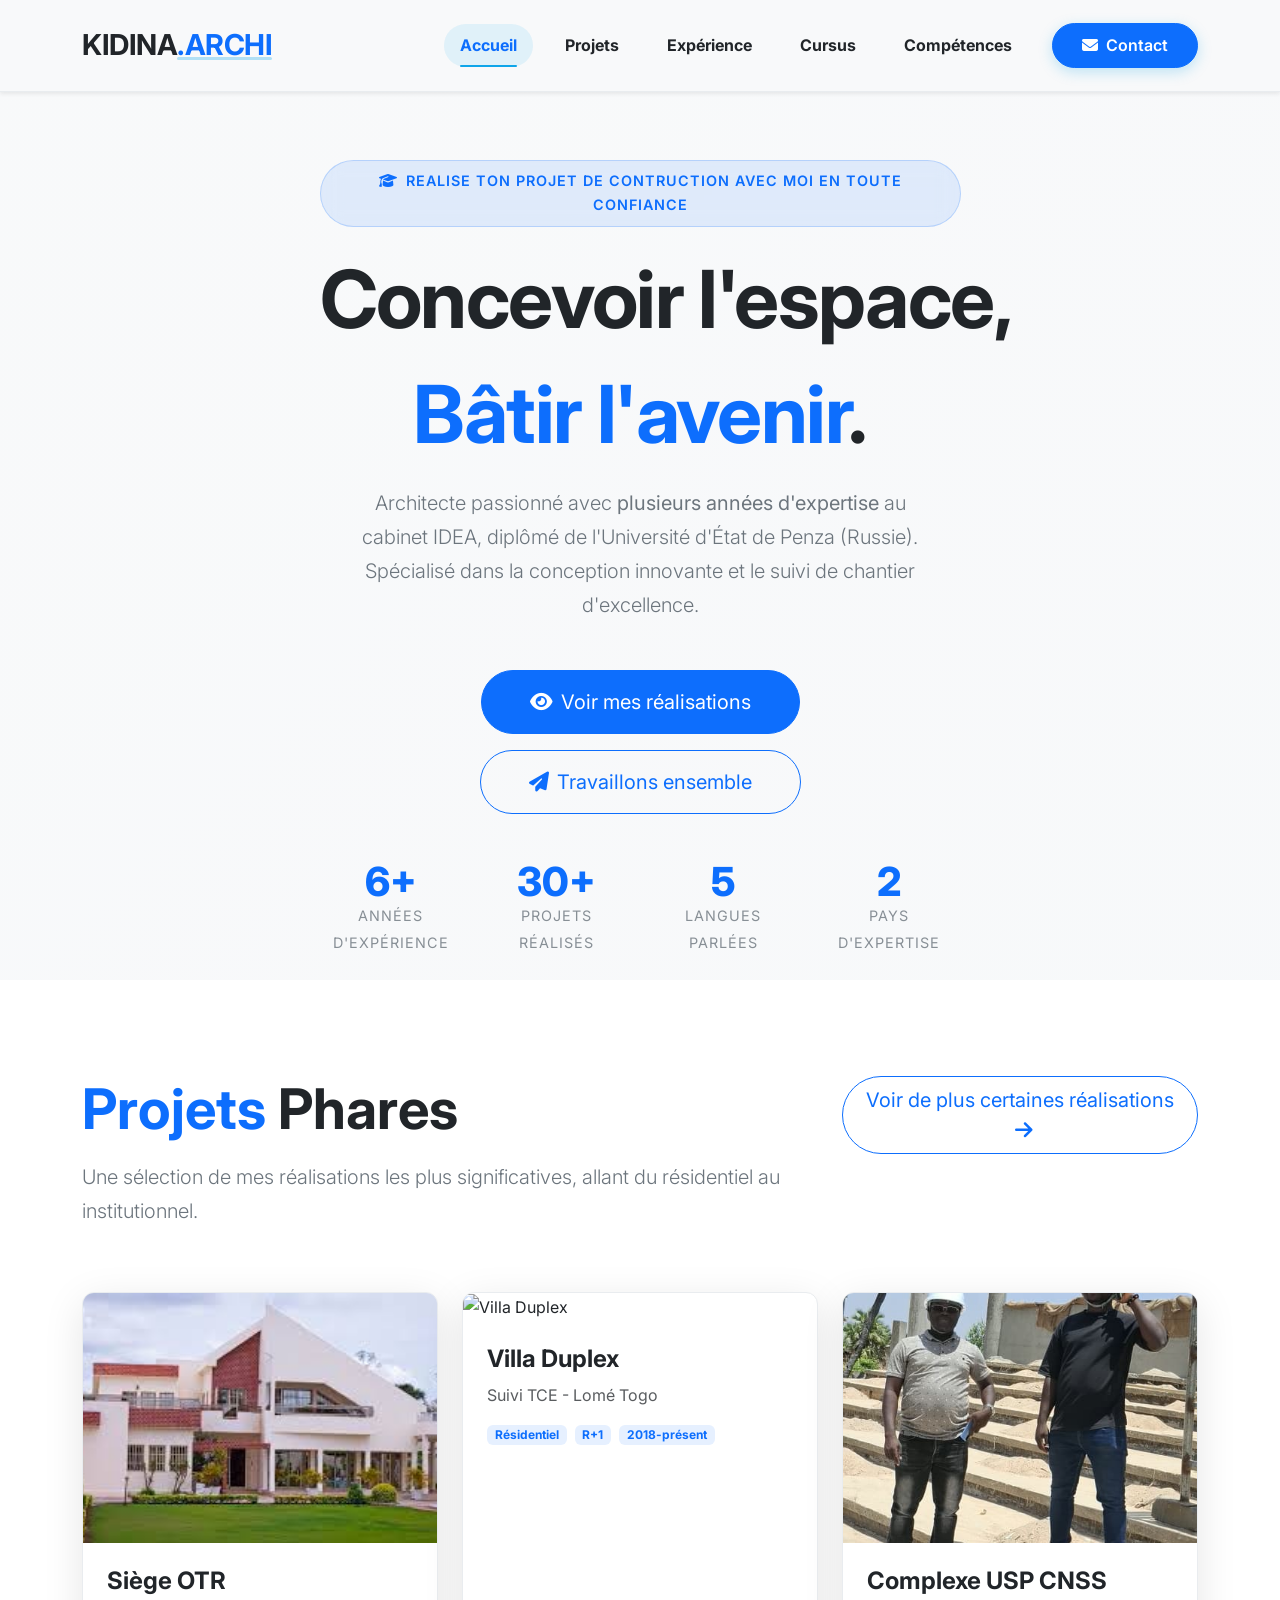
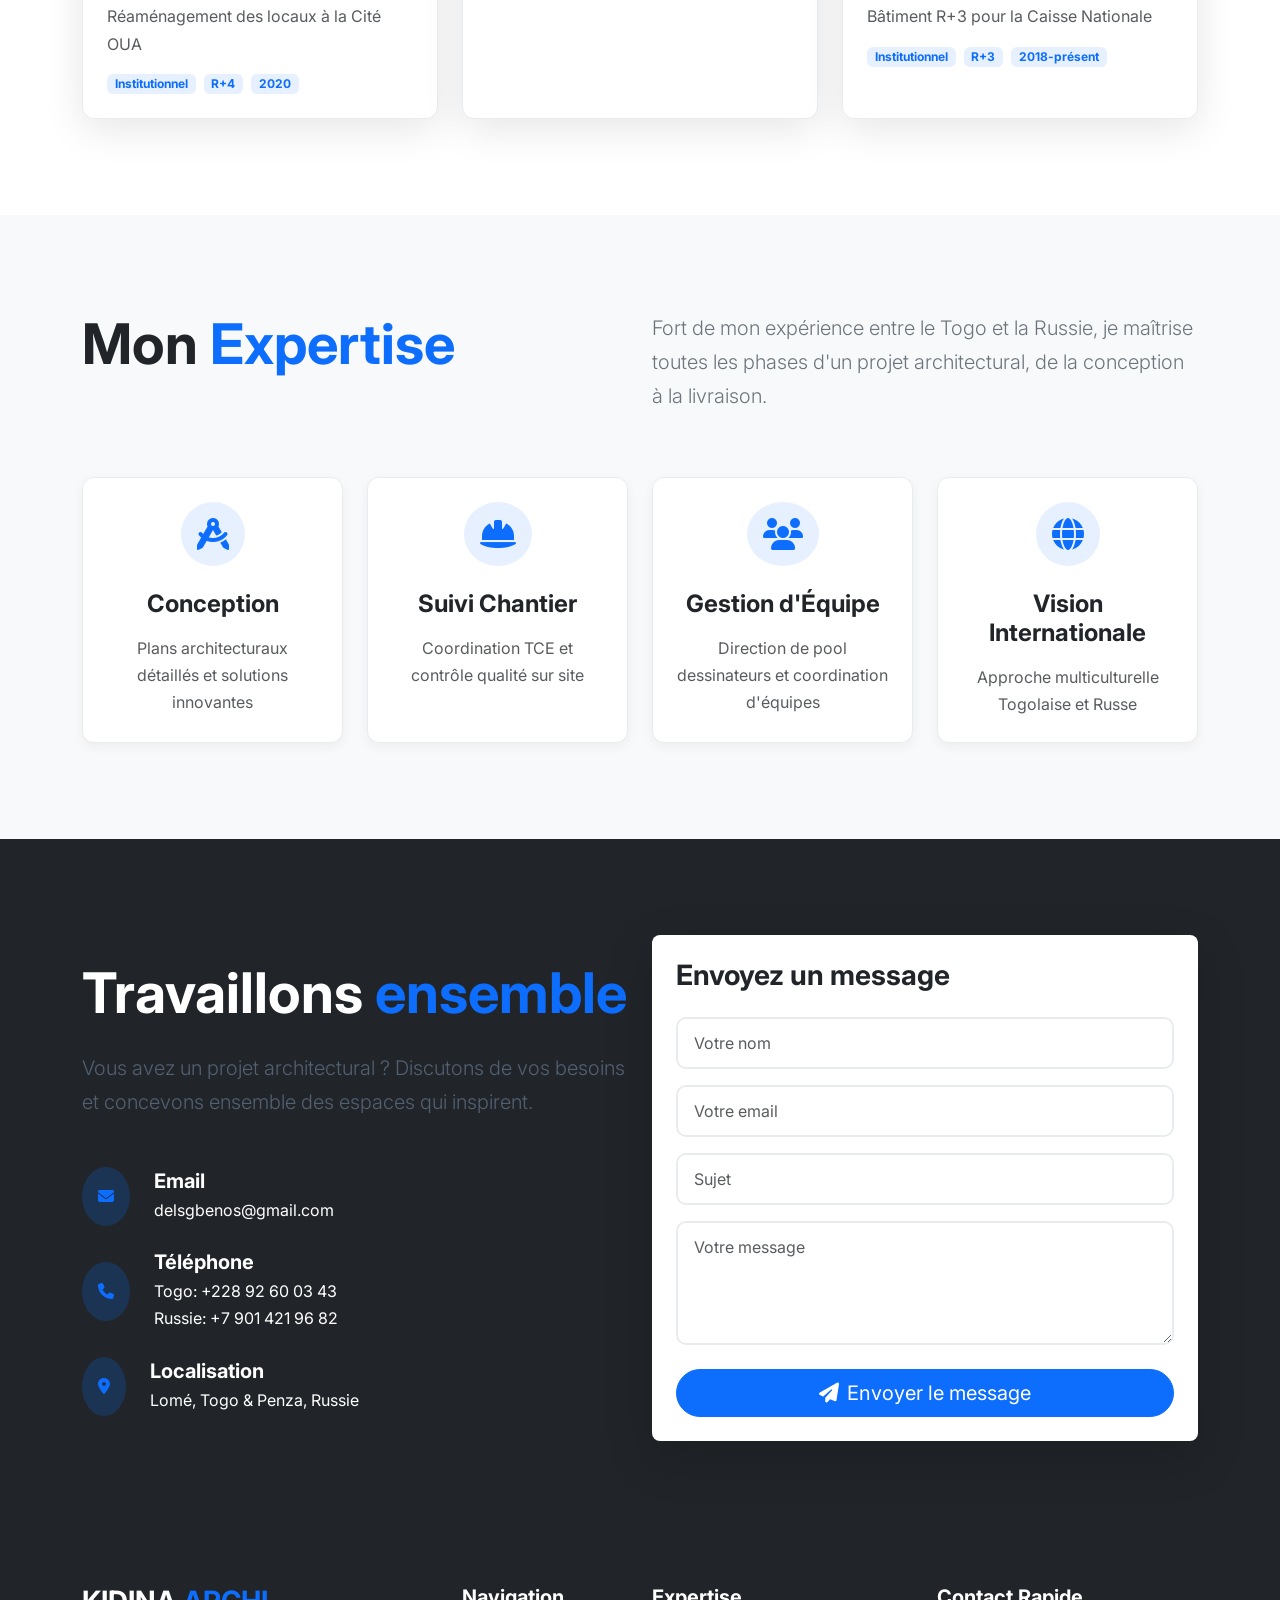
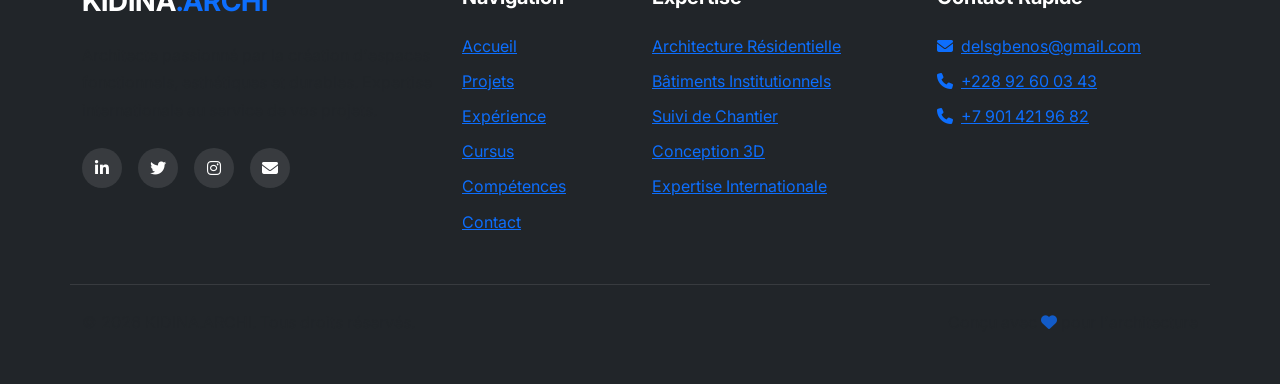
==== index.html @ 82afd240 "Premier commit" ====
<!DOCTYPE html>
<html lang="fr">
<head>
    <meta charset="UTF-8">
    <meta name="viewport" content="width=device-width, initial-scale=1.0">
    <title>KIDINA.ARCHI | Architecte & Concepteur</title>
    
    <!-- Meta SEO -->
    <meta name="description" content="Kodjo KIDINA - Architecte diplômé en Russie, plusieurs années d'expérience au cabinet IDEA. Spécialisé en conception architecturale, suivi de chantier et gestion de projet.">
    <meta name="keywords" content="architecte, Togo, Russie, conception, chantier, portfolio, IDEA">
    <meta name="author" content="Kodjo KIDINA">
    
    <!-- Open Graph -->
    <meta property="og:title" content="KIDINA.ARCHI | Portfolio Professionnel">
    <meta property="og:description" content="Architecte diplômé avec expertise internationale">
    <meta property="og:type" content="website">
    <meta property="og:url" content="https://kidina-archi.com">
    
    <!-- Favicon -->
    <link rel="icon" type="image/svg+xml" href="data:image/svg+xml,<svg xmlns=%22http://www.w3.org/2000/svg%22 viewBox=%220 0 100 100%22><text y=%22.9em%22 font-size=%2290%22>🏗️</text></svg>">
    
    <!-- Bootstrap -->
    <link href="https://cdn.jsdelivr.net/npm/bootstrap@5.3.0/dist/css/bootstrap.min.css" rel="stylesheet">
    
    <!-- Font Awesome -->
    <link rel="stylesheet" href="https://cdnjs.cloudflare.com/ajax/libs/font-awesome/6.4.0/css/all.min.css">
    
    <!-- Google Fonts -->
    <link rel="preconnect" href="https://fonts.googleapis.com">
    <link rel="preconnect" href="https://fonts.gstatic.com" crossorigin>
    <link href="https://fonts.googleapis.com/css2?family=Inter:wght@300;400;500;600;700;800;900&display=swap" rel="stylesheet">
    
    <!-- Styles -->
    <link rel="stylesheet" href="style.css">
    
    <!-- Style spécifique pour la nouvelle palette -->
    <style>
        :root {
            --dominant: #f8f9fa;
            --secondary: #212529;
            --accent: #0d6efd;
            --accent-hover: #0b5ed7;
            --gray-light: #e9ecef;
            --gray-medium: #6c757d;
        }
        
        body {
            background-color: var(--dominant);
            color: var(--secondary);
            font-family: 'Inter', sans-serif;
        }
        
        .navbar {
            background-color: var(--dominant) !important;
            border-bottom: 1px solid var(--gray-light);
            backdrop-filter: blur(10px);
        }
        
        .navbar-brand, .nav-link {
            color: var(--secondary) !important;
        }
        
        .nav-link.active {
            color: var(--accent) !important;
            font-weight: 600;
        }
        
        .btn-primary {
            background-color: var(--accent);
            border-color: var(--accent);
        }
        
        .btn-primary:hover {
            background-color: var(--accent-hover);
            border-color: var(--accent-hover);
        }
        
        .btn-outline-primary {
            color: var(--accent);
            border-color: var(--accent);
        }
        
        .btn-outline-primary:hover {
            background-color: var(--accent);
            border-color: var(--accent);
            color: white;
        }
        
        .text-primary {
            color: var(--accent) !important;
        }
        
        .border-primary {
            border-color: var(--accent) !important;
        }
        
        /* HERO SECTION AVEC IMAGE EN ARRIÈRE-PLAN */
        .hero-section {
            min-height: 100vh;
            display: flex;
            align-items: center;
            position: relative;
            overflow: hidden;
            padding-top: 80px;
        }
        
        .hero-background {
            position: absolute;
            top: 0;
            left: 0;
            right: 0;
            bottom: 0;
            background-image: url('https://images.unsplash.com/photo-1487958449943-2429e8be8625?ixlib=rb-4.0.3&auto=format&fit=crop&w=1920&q=80');
            background-size: cover;
            background-position: center;
            background-attachment: fixed;
            z-index: 0;
        }
        
        .hero-background::before {
            content: '';
            position: absolute;
            top: 0;
            left: 0;
            right: 0;
            bottom: 0;
            background: linear-gradient(135deg, 
                rgba(248, 249, 250, 0.95) 0%, 
                rgba(248, 249, 250, 0.85) 50%, 
                rgba(248, 249, 250, 0.75) 100%);
            z-index: 1;
        }
        
        .hero-content {
            position: relative;
            z-index: 2;
            width: 100%;
        }
        
        .hero-badge {
            background-color: rgba(13, 110, 253, 0.1);
            color: var(--accent);
            border: 1px solid rgba(13, 110, 253, 0.2);
            display: inline-block;
            padding: 0.5rem 1.5rem;
            border-radius: 50px;
            font-size: 0.9rem;
            font-weight: 600;
            margin-bottom: 2rem;
        }
        
        .text-outline {
            color: transparent;
            -webkit-text-stroke: 2px var(--secondary);
            -webkit-text-stroke: 2px var(--secondary);
        }
        
        .card-modern {
            background: white;
            border: 1px solid var(--gray-light);
            box-shadow: 0 4px 12px rgba(0,0,0,0.05);
            transition: transform 0.3s ease, box-shadow 0.3s ease;
            border-radius: 12px;
        }
        
        .card-modern:hover {
            transform: translateY(-5px);
            box-shadow: 0 8px 25px rgba(0,0,0,0.1);
            border-color: var(--accent);
        }
        
        .footer {
            background-color: var(--secondary);
            color: white;
        }
        
        .footer a {
            color: #adb5bd;
            text-decoration: none;
            transition: color 0.3s ease;
        }
        
        .footer a:hover {
            color: var(--accent);
        }
        
        .project-card {
            border: 1px solid var(--gray-light);
            transition: all 0.3s ease;
            border-radius: 12px;
            overflow: hidden;
        }
        
        .project-card:hover {
            border-color: var(--accent);
            transform: translateY(-5px);
        }
        
        .stat-number {
            color: var(--accent);
            font-size: 2.5rem;
            font-weight: 800;
            display: block;
            line-height: 1;
        }
        
        .stat-label {
            font-size: 0.9rem;
            color: var(--gray-medium);
            text-transform: uppercase;
            letter-spacing: 1px;
        }
        
        .contact-icon {
            background-color: rgba(13, 110, 253, 0.1);
            color: var(--accent);
        }
        
        .form-control:focus {
            border-color: var(--accent);
            box-shadow: 0 0 0 0.25rem rgba(13, 110, 253, 0.25);
        }
        
        .social-link {
            background-color: rgba(255, 255, 255, 0.1);
            color: white;
            width: 40px;
            height: 40px;
            border-radius: 50%;
            display: flex;
            align-items: center;
            justify-content: center;
            text-decoration: none;
            transition: background-color 0.3s ease;
        }
        
        .social-link:hover {
            background-color: var(--accent);
        }
        
        .progress-bar {
            background-color: var(--accent);
        }
        
        /* Animation pour le texte */
        @keyframes typing {
            from { width: 0 }
            to { width: 100% }
        }
        
        .typing-text {
            overflow: hidden;
            white-space: nowrap;
            animation: typing 3.5s steps(40, end);
            display: inline-block;
        }
        
        /* Section spacing */
        .section-padding {
            padding: 6rem 0;
        }
        
        @media (max-width: 768px) {
            .hero-section {
                min-height: 90vh;
                padding-top: 60px;
            }
            
            .display-1 {
                font-size: 2.5rem;
            }
            
            .section-padding {
                padding: 4rem 0;
            }
        }
    </style>
</head>
<body>
    <!-- Navigation -->
    <nav class="navbar navbar-expand-lg fixed-top shadow-sm">
        <div class="container">
            <a class="navbar-brand fw-bold" href="index.html">
                KIDINA<span class="text-primary">.ARCHI</span>
            </a>
            
            <button class="navbar-toggler" type="button" data-bs-toggle="collapse" data-bs-target="#mainNav">
                <i class="fas fa-bars"></i>
            </button>
            
            <div class="collapse navbar-collapse" id="mainNav">
                <ul class="navbar-nav ms-auto align-items-center gap-3">
                    <li class="nav-item">
                        <a class="nav-link active fw-bold" href="index.html">Accueil</a>
                    </li>
                    <li class="nav-item">
                        <a class="nav-link fw-bold" href="projets.html">Projets</a>
                    </li>
                    <li class="nav-item">
                        <a class="nav-link fw-bold" href="experience.html">Expérience</a>
                    </li>
                    <li class="nav-item">
                        <a class="nav-link fw-bold" href="cursus.html">Cursus</a>
                    </li>
                    <li class="nav-item">
                        <a class="nav-link fw-bold" href="competences.html">Compétences</a>
                    </li>
                    <li class="nav-item ms-lg-2">
                        <a class="btn btn-primary btn-nav px-4 py-2 rounded-pill" href="contact.html">
                            <i class="fas fa-envelope me-2"></i>Contact
                        </a>
                    </li>
                </ul>
            </div>
        </div>
    </nav>

    <!-- Hero Section avec image en arrière-plan -->
    <section class="hero-section">
        <!-- Image en arrière-plan -->
        <div class="hero-background"></div>
        
        <!-- Contenu centré -->
        <div class="container hero-content">
            <div class="row justify-content-center">
                <div class="col-lg-8 col-xl-7 text-center">
                    <div class="hero-badge mb-4">
                        <i class="fas fa-graduation-cap me-2"></i>REALISE TON PROJET DE CONTRUCTION AVEC MOI EN TOUTE CONFIANCE
                    </div>
                    
                    <h1 class="display-1 fw-bold mb-4">
                        <span class="typing-text">Concevoir l'espace,</span><br>
                        <span class="text-primary">Bâtir l'avenir</span>.
                    </h1>
                    
                    <p class="lead mb-5" style="color: var(--gray-medium); max-width: 600px; margin: 0 auto 2rem;">
                        Architecte passionné avec <strong>plusieurs années d'expertise</strong> au cabinet IDEA, 
                        diplômé de l'Université d'État de Penza (Russie). 
                        Spécialisé dans la conception innovante et le suivi de chantier d'excellence.
                    </p>
                    
                    <div class="d-flex flex-wrap gap-3 mb-5 justify-content-center">
                        <a href="projets.html" class="btn btn-primary btn-lg px-5 py-3 rounded-pill">
                            <i class="fas fa-eye me-2"></i>Voir mes réalisations
                        </a>
                        <a href="contact.html" class="btn btn-outline-primary btn-lg px-5 py-3 rounded-pill">
                            <i class="fas fa-paper-plane me-2"></i>Travaillons ensemble
                        </a>
                    </div>
                    
                    <!-- Stats -->
                    <div class="row text-center mt-5 reveal">
                        <div class="col-6 col-md-3 mb-4">
                            <div class="stat-item">
                                <span class="stat-number">6+</span>
                                <span class="stat-label">Années d'expérience</span>
                            </div>
                        </div>
                        <div class="col-6 col-md-3 mb-4">
                            <div class="stat-item">
                                <span class="stat-number">30+</span>
                                <span class="stat-label">Projets réalisés</span>
                            </div>
                        </div>
                        <div class="col-6 col-md-3 mb-4">
                            <div class="stat-item">
                                <span class="stat-number">5</span>
                                <span class="stat-label">Langues parlées</span>
                            </div>
                        </div>
                        <div class="col-6 col-md-3 mb-4">
                            <div class="stat-item">
                                <span class="stat-number">2</span>
                                <span class="stat-label">Pays d'expertise</span>
                            </div>
                        </div>
                    </div>
                </div>
            </div>
        </div>
    </section>

    <!-- Section Projets Récents -->
    <section class="section-padding" style="background-color: white;">
        <div class="container">
            <div class="row mb-5">
                <div class="col-lg-8">
                    <h2 class="display-4 fw-bold mb-3 reveal">
                        <span class="text-primary">Projets</span> Phares
                    </h2>
                    <p class="lead reveal delay-1" style="color: var(--gray-medium);">
                        Une sélection de mes réalisations les plus significatives, 
                        allant du résidentiel au institutionnel.
                    </p>
                </div>
                <div class="col-lg-4 text-lg-end reveal">
                    <a href="projets.html" class="btn btn-outline-primary btn-lg rounded-pill">
                        Voir de plus certaines réalisations <i class="fas fa-arrow-right ms-2"></i>
                    </a>
                </div>
            </div>
            
            <div class="row g-4">
                <!-- Projet 1 -->
                <div class="col-md-6 col-lg-4 reveal">
                    <div class="project-card h-100">
                        <img src="images.jpeg" 
                             alt="Siège OTR" class="img-fluid w-100" style="height: 250px; object-fit: cover;">
                        <div class="p-4">
                            <h4 class="fw-bold mb-2">Siège OTR</h4>
                            <p class="text-muted mb-3">Réaménagement des locaux à la Cité OUA</p>
                            <div class="d-flex gap-2">
                                <span class="badge" style="background-color: rgba(13, 110, 253, 0.1); color: var(--accent);">Institutionnel</span>
                                <span class="badge" style="background-color: rgba(13, 110, 253, 0.1); color: var(--accent);">R+4</span>
                                <span class="badge" style="background-color: rgba(13, 110, 253, 0.1); color: var(--accent);">2020</span>
                            </div>
                        </div>
                    </div>
                </div>
                
                <!-- Projet 2 -->
                <div class="col-md-6 col-lg-4 reveal delay-1">
                    <div class="project-card h-100">
                        <img src="https://images.unsplash.com/photo-1512917774080-9991f1c4c750?ixlib=rb-4.0.3&auto=format&fit=crop&w=800&q=80" 
                             alt="Villa Duplex" class="img-fluid w-100" style="height: 250px; object-fit: cover;">
                        <div class="p-4">
                            <h4 class="fw-bold mb-2">Villa Duplex</h4>
                            <p class="text-muted mb-3">Suivi TCE - Lomé Togo</p>
                            <div class="d-flex gap-2">
                                <span class="badge" style="background-color: rgba(13, 110, 253, 0.1); color: var(--accent);">Résidentiel</span>
                                <span class="badge" style="background-color: rgba(13, 110, 253, 0.1); color: var(--accent);">R+1</span>
                                <span class="badge" style="background-color: rgba(13, 110, 253, 0.1); color: var(--accent);">2018-présent</span>
                            </div>
                        </div>
                    </div>
                </div>
                
                <!-- Projet 3 -->
                <div class="col-md-6 col-lg-4 reveal delay-2">
                    <div class="project-card h-100">
                        <img src="WhatsApp Image 2026-03-21 at 13.13.01.jpeg" 
                             alt="Complexe USP CNSS" class="img-fluid w-100" style="height: 250px; object-fit: cover;">
                        <div class="p-4">
                            <h4 class="fw-bold mb-2">Complexe USP CNSS</h4>
                            <p class="text-muted mb-3">Bâtiment R+3 pour la Caisse Nationale</p>
                            <div class="d-flex gap-2">
                                <span class="badge" style="background-color: rgba(13, 110, 253, 0.1); color: var(--accent);">Institutionnel</span>
                                <span class="badge" style="background-color: rgba(13, 110, 253, 0.1); color: var(--accent);">R+3</span>
                                <span class="badge" style="background-color: rgba(13, 110, 253, 0.1); color: var(--accent);">2018-présent</span>
                            </div>
                        </div>
                    </div>
                </div>
            </div>
        </div>
    </section>

    <!-- Section Expertise -->
    <section class="section-padding" style="background-color: var(--dominant);">
        <div class="container">
            <div class="row mb-5">
                <div class="col-lg-6">
                    <h2 class="display-4 fw-bold mb-4 reveal">
                        Mon <span class="text-primary">Expertise</span>
                    </h2>
                </div>
                <div class="col-lg-6">
                    <p class="lead reveal delay-1" style="color: var(--gray-medium);">
                        Fort de mon expérience entre le Togo et la Russie, 
                        je maîtrise toutes les phases d'un projet architectural, 
                        de la conception à la livraison.
                    </p>
                </div>
            </div>
            
            <div class="row g-4">
                <div class="col-md-6 col-lg-3 reveal">
                    <div class="card-modern text-center h-100 p-4">
                        <div class="rounded-circle p-3 d-inline-flex mb-4" style="background-color: rgba(13, 110, 253, 0.1);">
                            <i class="fas fa-drafting-compass fa-2x" style="color: var(--accent);"></i>
                        </div>
                        <h4 class="fw-bold mb-3">Conception</h4>
                        <p class="text-muted mb-0">
                            Plans architecturaux détaillés et solutions innovantes
                        </p>
                    </div>
                </div>
                
                <div class="col-md-6 col-lg-3 reveal delay-1">
                    <div class="card-modern text-center h-100 p-4">
                        <div class="rounded-circle p-3 d-inline-flex mb-4" style="background-color: rgba(13, 110, 253, 0.1);">
                            <i class="fas fa-hard-hat fa-2x" style="color: var(--accent);"></i>
                        </div>
                        <h4 class="fw-bold mb-3">Suivi Chantier</h4>
                        <p class="text-muted mb-0">
                            Coordination TCE et contrôle qualité sur site
                        </p>
                    </div>
                </div>
                
                <div class="col-md-6 col-lg-3 reveal delay-2">
                    <div class="card-modern text-center h-100 p-4">
                        <div class="rounded-circle p-3 d-inline-flex mb-4" style="background-color: rgba(13, 110, 253, 0.1);">
                            <i class="fas fa-users fa-2x" style="color: var(--accent);"></i>
                        </div>
                        <h4 class="fw-bold mb-3">Gestion d'Équipe</h4>
                        <p class="text-muted mb-0">
                            Direction de pool dessinateurs et coordination d'équipes
                        </p>
                    </div>
                </div>
                
                <div class="col-md-6 col-lg-3 reveal delay-3">
                    <div class="card-modern text-center h-100 p-4">
                        <div class="rounded-circle p-3 d-inline-flex mb-4" style="background-color: rgba(13, 110, 253, 0.1);">
                            <i class="fas fa-globe fa-2x" style="color: var(--accent);"></i>
                        </div>
                        <h4 class="fw-bold mb-3">Vision Internationale</h4>
                        <p class="text-muted mb-0">
                            Approche multiculturelle Togolaise et Russe
                        </p>
                    </div>
                </div>
            </div>
        </div>
    </section>

    <!-- Section Contact -->
    <section id="contact" class="section-padding" style="background-color: var(--secondary); color: white;">
        <div class="container">
            <div class="row align-items-center">
                <div class="col-lg-6 mb-5 mb-lg-0">
                    <h2 class="display-4 fw-bold mb-4 reveal">
                        Travaillons <span style="color: var(--accent);">ensemble</span>
                    </h2>
                    <p class="lead mb-5 opacity-75 reveal delay-1">
                        Vous avez un projet architectural ? Discutons de vos besoins 
                        et concevons ensemble des espaces qui inspirent.
                    </p>
                    
                    <div class="contact-info reveal delay-2">
                        <div class="d-flex align-items-center mb-4">
                            <div class="rounded-circle p-3 me-4" style="background-color: rgba(13, 110, 253, 0.2);">
                                <i class="fas fa-envelope" style="color: var(--accent);"></i>
                            </div>
                            <div>
                                <h5 class="fw-bold mb-1">Email</h5>
                                <a href="mailto:delsgbenos@gmail.com" class="text-white text-decoration-none">
                                    delsgbenos@gmail.com
                                </a>
                            </div>
                        </div>
                        
                        <div class="d-flex align-items-center mb-4">
                            <div class="rounded-circle p-3 me-4" style="background-color: rgba(13, 110, 253, 0.2);">
                                <i class="fas fa-phone" style="color: var(--accent);"></i>
                            </div>
                            <div>
                                <h5 class="fw-bold mb-1">Téléphone</h5>
                                <p class="mb-0">Togo: +228 92 60 03 43</p>
                                <p class="mb-0">Russie: +7 901 421 96 82</p>
                            </div>
                        </div>
                        
                        <div class="d-flex align-items-center">
                            <div class="rounded-circle p-3 me-4" style="background-color: rgba(13, 110, 253, 0.2);">
                                <i class="fas fa-map-marker-alt" style="color: var(--accent);"></i>
                            </div>
                            <div>
                                <h5 class="fw-bold mb-1">Localisation</h5>
                                <p class="mb-0">Lomé, Togo & Penza, Russie</p>
                            </div>
                        </div>
                    </div>
                </div>
                
                <div class="col-lg-6 reveal">
                    <div class="bg-white rounded-3 p-4 shadow-lg">
                        <h3 class="fw-bold mb-4" style="color: var(--secondary);">Envoyez un message</h3>
                        <form id="contactForm">
                            <div class="mb-3">
                                <input type="text" class="form-control" placeholder="Votre nom" required style="border-color: var(--gray-light);">
                            </div>
                            <div class="mb-3">
                                <input type="email" class="form-control" placeholder="Votre email" required style="border-color: var(--gray-light);">
                            </div>
                            <div class="mb-3">
                                <input type="text" class="form-control" placeholder="Sujet" style="border-color: var(--gray-light);">
                            </div>
                            <div class="mb-4">
                                <textarea class="form-control" rows="4" placeholder="Votre message" required style="border-color: var(--gray-light);"></textarea>
                            </div>
                            <button type="submit" class="btn btn-primary btn-lg w-100 rounded-pill">
                                <i class="fas fa-paper-plane me-2"></i>Envoyer le message
                            </button>
                        </form>
                    </div>
                </div>
            </div>
        </div>
    </section>

    <!-- Footer -->
    <footer class="py-5" style="background-color: var(--secondary);">
        <div class="container">
            <div class="row mb-5">
                <div class="col-lg-4 mb-4 mb-lg-0">
                    <h3 class="fw-bold mb-4" style="color: white;">KIDINA<span style="color: var(--accent);">.ARCHI</span></h3>
                    <p class="opacity-75">
                        Architecte passionné par la création d'espaces fonctionnels, 
                        esthétiques et durables. Expertise internationale au service 
                        de vos projets.
                    </p>
                    <div class="d-flex gap-3 mt-4">
                        <a href="#" class="social-link">
                            <i class="fab fa-linkedin-in"></i>
                        </a>
                        <a href="#" class="social-link">
                            <i class="fab fa-twitter"></i>
                        </a>
                        <a href="#" class="social-link">
                            <i class="fab fa-instagram"></i>
                        </a>
                        <a href="mailto:delsgbenos@gmail.com" class="social-link">
                            <i class="fas fa-envelope"></i>
                        </a>
                    </div>
                </div>
                
                <div class="col-lg-2 col-md-6 mb-4 mb-lg-0">
                    <h5 class="fw-bold mb-4" style="color: white;">Navigation</h5>
                    <div>
                        <a href="index.html" class="d-block mb-2">Accueil</a>
                        <a href="projets.html" class="d-block mb-2">Projets</a>
                        <a href="experience.html" class="d-block mb-2">Expérience</a>
                        <a href="cursus.html" class="d-block mb-2">Cursus</a>
                        <a href="competences.html" class="d-block mb-2">Compétences</a>
                        <a href="contact.html" class="d-block">Contact</a>
                    </div>
                </div>
                
                <div class="col-lg-3 col-md-6 mb-4 mb-lg-0">
                    <h5 class="fw-bold mb-4" style="color: white;">Expertise</h5>
                    <div>
                        <a href="projets.html" class="d-block mb-2">Architecture Résidentielle</a>
                        <a href="projets.html" class="d-block mb-2">Bâtiments Institutionnels</a>
                        <a href="experience.html" class="d-block mb-2">Suivi de Chantier</a>
                        <a href="competences.html" class="d-block mb-2">Conception 3D</a>
                        <a href="cursus.html" class="d-block">Expertise Internationale</a>
                    </div>
                </div>
                
                <div class="col-lg-3">
                    <h5 class="fw-bold mb-4" style="color: white;">Contact Rapide</h5>
                    <div>
                        <a href="mailto:delsgbenos@gmail.com" class="d-block mb-2">
                            <i class="fas fa-envelope me-2"></i>delsgbenos@gmail.com
                        </a>
                        <a href="tel:+22892600343" class="d-block mb-2">
                            <i class="fas fa-phone me-2"></i>+228 92 60 03 43
                        </a>
                        <a href="tel:+79014219682" class="d-block">
                            <i class="fas fa-phone me-2"></i>+7 901 421 96 82
                        </a>
                    </div>
                </div>
            </div>
            
            <div class="row pt-4 border-top" style="border-color: rgba(255, 255, 255, 0.1) !important;">
                <div class="col-md-6">
                    <p class="mb-0 opacity-75">
                        © 2026 KIDINA.ARCHI. Tous droits réservés.
                    </p>
                </div>
                <div class="col-md-6 text-md-end">
                    <p class="mb-0 opacity-75">
                        Conçu avec <i class="fas fa-heart" style="color: var(--accent);"></i> pour l'architecture
                    </p>
                </div>
            </div>
        </div>
    </footer>

    <!-- Scripts -->
    <script src="https://cdn.jsdelivr.net/npm/bootstrap@5.3.0/dist/js/bootstrap.bundle.min.js"></script>
    <script src="script.js"></script>
    
    <!-- Script pour l'animation de frappe -->
    <script>
        // Animation pour le texte qui se "tape"
        document.addEventListener('DOMContentLoaded', function() {
            const typingText = document.querySelector('.typing-text');
            if (typingText) {
                // Réinitialise l'animation
                typingText.style.animation = 'none';
                setTimeout(() => {
                    typingText.style.animation = 'typing 3.5s steps(40, end)';
                }, 10);
            }
            
            // Animation reveal au scroll
            const revealElements = () => {
                const elements = document.querySelectorAll('.reveal');
                const windowHeight = window.innerHeight;
                
                elements.forEach(element => {
                    const elementTop = element.getBoundingClientRect().top;
                    
                    if (elementTop < windowHeight - 100) {
                        element.classList.add('active');
                    }
                });
            };
            
            window.addEventListener('scroll', revealElements);
            revealElements();
        });
    </script>
</body>
</html>
---- style.css ----
/* ============================================
   VARIABLES & RESET
============================================ */
:root {
    --primary: #0ea5e9;      /* Cyan vif - moderne */
    --primary-dark: #0369a1;
    --dark: #0f172a;         /* Bleu nuit */
    --darker: #020617;
    --light: #f8fafc;
    --gray: #64748b;
    --success: #10b981;
    --warning: #f59e0b;
    
    --shadow: 0 10px 40px rgba(0, 0, 0, 0.1);
    --shadow-lg: 0 25px 50px rgba(0, 0, 0, 0.15);
    --transition: all 0.4s cubic-bezier(0.175, 0.885, 0.32, 1.1);
    --border-radius: 16px;
}

* {
    margin: 0;
    padding: 0;
    box-sizing: border-box;
}

body {
    font-family: 'Inter', -apple-system, BlinkMacSystemFont, sans-serif;
    background-color: var(--light);
    color: var(--dark);
    line-height: 1.7;
    overflow-x: hidden;
    padding-top: 80px;
    background: linear-gradient(135deg, #f8fafc 0%, #f1f5f9 100%);
}

/* ============================================
   TYPOGRAPHIE
============================================ */
h1, h2, h3, h4, h5, h6 {
    font-weight: 800;
    line-height: 1.2;
    margin-bottom: 1rem;
}

.display-1 {
    font-size: clamp(3rem, 8vw, 5rem);
    letter-spacing: -0.02em;
}

.display-2 {
    font-size: clamp(2.5rem, 6vw, 3.5rem);
}

p.lead {
    font-size: 1.25rem;
    color: var(--gray);
}

/* ============================================
   NAVIGATION - Glassmorphism
============================================ */
.navbar {
    background: rgba(255, 255, 255, 0.92) !important;
    backdrop-filter: blur(20px);
    -webkit-backdrop-filter: blur(20px);
    border-bottom: 1px solid rgba(148, 163, 184, 0.1);
    padding: 1rem 0;
    transition: var(--transition);
    box-shadow: 0 4px 30px rgba(0, 0, 0, 0.05);
}

.navbar-brand {
    font-size: 1.8rem;
    letter-spacing: -0.5px;
    position: relative;
}

.navbar-brand span {
    position: relative;
}

.navbar-brand span::after {
    content: '';
    position: absolute;
    bottom: 2px;
    left: 0;
    width: 100%;
    height: 3px;
    background: var(--primary);
    opacity: 0.3;
    border-radius: 2px;
}

.nav-link {
    font-weight: 600;
    color: var(--dark) !important;
    padding: 0.5rem 1rem !important;
    border-radius: 50px;
    transition: var(--transition);
    position: relative;
}

.nav-link:hover {
    color: var(--primary) !important;
    background: rgba(14, 165, 233, 0.05);
}

.nav-link.active {
    color: var(--primary) !important;
    background: rgba(14, 165, 233, 0.1);
}

.nav-link.active::before {
    content: '';
    position: absolute;
    bottom: 0;
    left: 1rem;
    right: 1rem;
    height: 2px;
    background: var(--primary);
    border-radius: 2px;
}

.btn-nav {
    padding: 0.6rem 1.8rem !important;
    border-radius: 50px;
    font-weight: 600;
    transition: var(--transition) !important;
    box-shadow: 0 4px 14px rgba(14, 165, 233, 0.25);
}

.btn-nav:hover {
    transform: translateY(-2px);
    box-shadow: 0 8px 25px rgba(14, 165, 233, 0.35);
}

/* ============================================
   HERO SECTION - Architecture style
============================================ */
.hero {
    min-height: 100vh;
    display: flex;
    align-items: center;
    position: relative;
    overflow: hidden;
    background: linear-gradient(135deg, 
        var(--darker) 0%, 
        var(--dark) 50%, 
        #1e293b 100%);
    color: white;
}

.hero::before {
    content: '';
    position: absolute;
    top: 0;
    left: 0;
    right: 0;
    bottom: 0;
    background: 
        linear-gradient(45deg, transparent 65%, rgba(14, 165, 233, 0.1) 65%),
        linear-gradient(-45deg, transparent 75%, rgba(14, 165, 233, 0.05) 75%),
        linear-gradient(90deg, transparent 80%, rgba(14, 165, 233, 0.08) 80%);
    pointer-events: none;
}

.hero-badge {
    display: inline-block;
    background: rgba(255, 255, 255, 0.1);
    backdrop-filter: blur(10px);
    border: 1px solid rgba(255, 255, 255, 0.2);
    padding: 0.5rem 1.5rem;
    border-radius: 50px;
    font-size: 0.9rem;
    font-weight: 600;
    letter-spacing: 1px;
    margin-bottom: 2rem;
    animation: float 3s ease-in-out infinite;
}

@keyframes float {
    0%, 100% { transform: translateY(0); }
    50% { transform: translateY(-10px); }
}

.text-outline {
    color: transparent;
    -webkit-text-stroke: 2px white;
    text-stroke: 2px white;
    position: relative;
}

.text-outline::after {
    content: 'l\'avenir';
    position: absolute;
    left: 0;
    top: 0;
    color: white;
    -webkit-text-stroke: 0;
    clip-path: polygon(0 0, 100% 0, 100% 50%, 0 50%);
    animation: reveal 2s ease-in-out forwards;
}

@keyframes reveal {
    to { clip-path: polygon(0 0, 100% 0, 100% 100%, 0 100%); }
}

.hero-stats {
    display: flex;
    gap: 3rem;
    margin-top: 3rem;
    padding-top: 2rem;
    border-top: 1px solid rgba(255, 255, 255, 0.1);
}

.stat-item {
    text-align: center;
}

.stat-number {
    font-size: 2.5rem;
    font-weight: 800;
    color: var(--primary);
    display: block;
    line-height: 1;
}

.stat-label {
    font-size: 0.9rem;
    opacity: 0.8;
    text-transform: uppercase;
    letter-spacing: 1px;
}

/* ============================================
   CARTES MODERNES
============================================ */
.card-modern {
    background: white;
    border: none;
    border-radius: var(--border-radius);
    padding: 2rem;
    height: 100%;
    transition: var(--transition);
    box-shadow: var(--shadow);
    position: relative;
    overflow: hidden;
}

.card-modern::before {
    content: '';
    position: absolute;
    top: 0;
    left: 0;
    width: 4px;
    height: 100%;
    background: var(--primary);
    transform: scaleY(0);
    transition: transform 0.6s cubic-bezier(0.34, 1.56, 0.64, 1);
}

.card-modern:hover::before {
    transform: scaleY(1);
}

.card-modern:hover {
    transform: translateY(-15px);
    box-shadow: var(--shadow-lg);
}

.card-modern .badge {
    position: absolute;
    top: 1rem;
    right: 1rem;
    font-size: 0.7rem;
    padding: 0.25rem 0.75rem;
    border-radius: 20px;
}

/* ============================================
   TIMELINE EXPERIENCE
============================================ */
.timeline {
    position: relative;
    padding-left: 2rem;
}

.timeline::before {
    content: '';
    position: absolute;
    left: 0;
    top: 0;
    bottom: 0;
    width: 2px;
    background: linear-gradient(to bottom, 
        var(--primary) 0%, 
        rgba(14, 165, 233, 0.3) 100%);
}

.timeline-item {
    position: relative;
    margin-bottom: 3rem;
    padding-left: 2rem;
}

.timeline-item::before {
    content: '';
    position: absolute;
    left: -2.4rem;
    top: 0.5rem;
    width: 12px;
    height: 12px;
    border-radius: 50%;
    background: var(--primary);
    border: 3px solid white;
    box-shadow: 0 0 0 4px var(--primary);
}

.timeline-date {
    color: var(--primary);
    font-weight: 700;
    font-size: 0.9rem;
    margin-bottom: 0.5rem;
    display: inline-block;
    background: rgba(14, 165, 233, 0.1);
    padding: 0.25rem 1rem;
    border-radius: 20px;
}

/* ============================================
   COMPÉTENCES & PROGRESS BARS
============================================ */
.skill-category {
    margin-bottom: 2.5rem;
}

.skill-item {
    margin-bottom: 1.5rem;
}

.skill-info {
    display: flex;
    justify-content: space-between;
    margin-bottom: 0.5rem;
    font-size: 0.9rem;
    font-weight: 600;
}

.progress {
    height: 8px;
    border-radius: 4px;
    background: #e2e8f0;
    overflow: hidden;
}

.progress-bar {
    background: linear-gradient(90deg, var(--primary), var(--primary-dark));
    border-radius: 4px;
    transition: width 1.5s cubic-bezier(0.34, 1.56, 0.64, 1);
}

.language-flag {
    width: 24px;
    height: 24px;
    border-radius: 50%;
    object-fit: cover;
    margin-right: 10px;
    border: 2px solid white;
    box-shadow: 0 2px 5px rgba(0,0,0,0.1);
}

/* ============================================
   GALERIE PROJETS
============================================ */
.project-grid {
    display: grid;
    grid-template-columns: repeat(auto-fill, minmax(350px, 1fr));
    gap: 2rem;
}

.project-card {
    background: white;
    border-radius: var(--border-radius);
    overflow: hidden;
    box-shadow: var(--shadow);
    transition: var(--transition);
    position: relative;
}

.project-card:hover {
    transform: translateY(-10px);
    box-shadow: var(--shadow-lg);
}

.project-image {
    height: 250px;
    width: 100%;
    object-fit: cover;
    transition: transform 0.6s ease;
}

.project-card:hover .project-image {
    transform: scale(1.05);
}

.project-overlay {
    position: absolute;
    top: 0;
    left: 0;
    right: 0;
    bottom: 0;
    background: linear-gradient(to top, 
        rgba(15, 23, 42, 0.9) 0%, 
        transparent 50%);
    display: flex;
    flex-direction: column;
    justify-content: flex-end;
    padding: 2rem;
    opacity: 0;
    transition: opacity 0.3s ease;
}

.project-card:hover .project-overlay {
    opacity: 1;
}

.project-tags {
    display: flex;
    gap: 0.5rem;
    margin-top: 1rem;
    flex-wrap: wrap;
}

.project-tag {
    background: rgba(255, 255, 255, 0.2);
    color: white;
    padding: 0.25rem 0.75rem;
    border-radius: 20px;
    font-size: 0.75rem;
    backdrop-filter: blur(10px);
}

/* ============================================
   FILTRES PROJETS
============================================ */
.filter-bar {
    display: flex;
    gap: 0.5rem;
    margin-bottom: 3rem;
    flex-wrap: wrap;
}

.filter-btn {
    background: white;
    border: 2px solid #e2e8f0;
    color: var(--gray);
    padding: 0.75rem 1.5rem;
    border-radius: 50px;
    font-weight: 600;
    transition: var(--transition);
    cursor: pointer;
}

.filter-btn:hover {
    border-color: var(--primary);
    color: var(--primary);
    transform: translateY(-2px);
}

.filter-btn.active {
    background: var(--primary);
    border-color: var(--primary);
    color: white;
    box-shadow: 0 5px 15px rgba(14, 165, 233, 0.3);
}

/* ============================================
   CONTACT & FORMULAIRE
============================================ */
.contact-card {
    background: white;
    border-radius: var(--border-radius);
    padding: 3rem;
    box-shadow: var(--shadow-lg);
    height: 100%;
}

.contact-icon {
    width: 60px;
    height: 60px;
    background: rgba(14, 165, 233, 0.1);
    border-radius: 50%;
    display: flex;
    align-items: center;
    justify-content: center;
    margin-bottom: 1.5rem;
    color: var(--primary);
    font-size: 1.5rem;
}

.form-control {
    padding: 0.75rem 1rem;
    border: 2px solid #e2e8f0;
    border-radius: 10px;
    transition: var(--transition);
    font-size: 1rem;
}

.form-control:focus {
    border-color: var(--primary);
    box-shadow: 0 0 0 3px rgba(14, 165, 233, 0.1);
}

/* ============================================
   FOOTER
============================================ */
.footer {
    background: var(--darker);
    color: white;
    padding: 4rem 0 2rem;
    position: relative;
}

.footer::before {
    content: '';
    position: absolute;
    top: 0;
    left: 0;
    right: 0;
    height: 1px;
    background: linear-gradient(90deg, 
        transparent, 
        var(--primary), 
        transparent);
}

.footer-links a {
    color: #cbd5e1;
    text-decoration: none;
    transition: color 0.3s ease;
    display: block;
    margin-bottom: 0.5rem;
}

.footer-links a:hover {
    color: var(--primary);
}

.social-links {
    display: flex;
    gap: 1rem;
    margin-top: 1.5rem;
}

.social-link {
    width: 40px;
    height: 40px;
    background: rgba(255, 255, 255, 0.1);
    border-radius: 50%;
    display: flex;
    align-items: center;
    justify-content: center;
    color: white;
    text-decoration: none;
    transition: var(--transition);
}

.social-link:hover {
    background: var(--primary);
    transform: translateY(-3px);
}

/* ============================================
   ANIMATIONS
============================================ */
.reveal {
    opacity: 0;
    transform: translateY(40px);
    transition: opacity 0.8s cubic-bezier(0.34, 1.56, 0.64, 1), 
                transform 0.8s cubic-bezier(0.34, 1.56, 0.64, 1);
}

.reveal.active {
    opacity: 1;
    transform: translateY(0);
}

.delay-1 { transition-delay: 0.1s; }
.delay-2 { transition-delay: 0.2s; }
.delay-3 { transition-delay: 0.3s; }
.delay-4 { transition-delay: 0.4s; }

/* ============================================
   RESPONSIVE
============================================ */
@media (max-width: 768px) {
    body { padding-top: 70px; }
    
    .display-1 { font-size: 2.5rem; }
    .display-2 { font-size: 2rem; }
    
    .hero-stats {
        flex-direction: column;
        gap: 1.5rem;
    }
    
    .stat-number { font-size: 2rem; }
    
    .project-grid {
        grid-template-columns: 1fr;
    }
    
    .filter-bar {
        justify-content: center;
    }
    
    .contact-card {
        padding: 2rem;
    }
}

@media (max-width: 576px) {
    .navbar-brand { font-size: 1.5rem; }
    
    .btn-nav {
        padding: 0.5rem 1.2rem !important;
        font-size: 0.9rem;
    }
    
    .card-modern {
        padding: 1.5rem;
    }
}

/* ============================================
   UTILITIES
============================================ */
.text-gradient {
    background: linear-gradient(135deg, var(--primary), #3b82f6);
    -webkit-background-clip: text;
    -webkit-text-fill-color: transparent;
    background-clip: text;
}

.section-padding {
    padding: 6rem 0;
}

.mb-6 { margin-bottom: 4rem; }
.mt-6 { margin-top: 4rem; }

.border-light { border-color: #e2e8f0 !important; }
.border-primary-light { border-color: rgba(14, 165, 233, 0.2) !important; }

/* Loading animation */
.loading {
    display: inline-block;
    width: 20px;
    height: 20px;
    border: 3px solid rgba(255,255,255,.3);
    border-radius: 50%;
    border-top-color: var(--primary);
    animation: spin 1s ease-in-out infinite;
}

@keyframes spin {
    to { transform: rotate(360deg); }
}
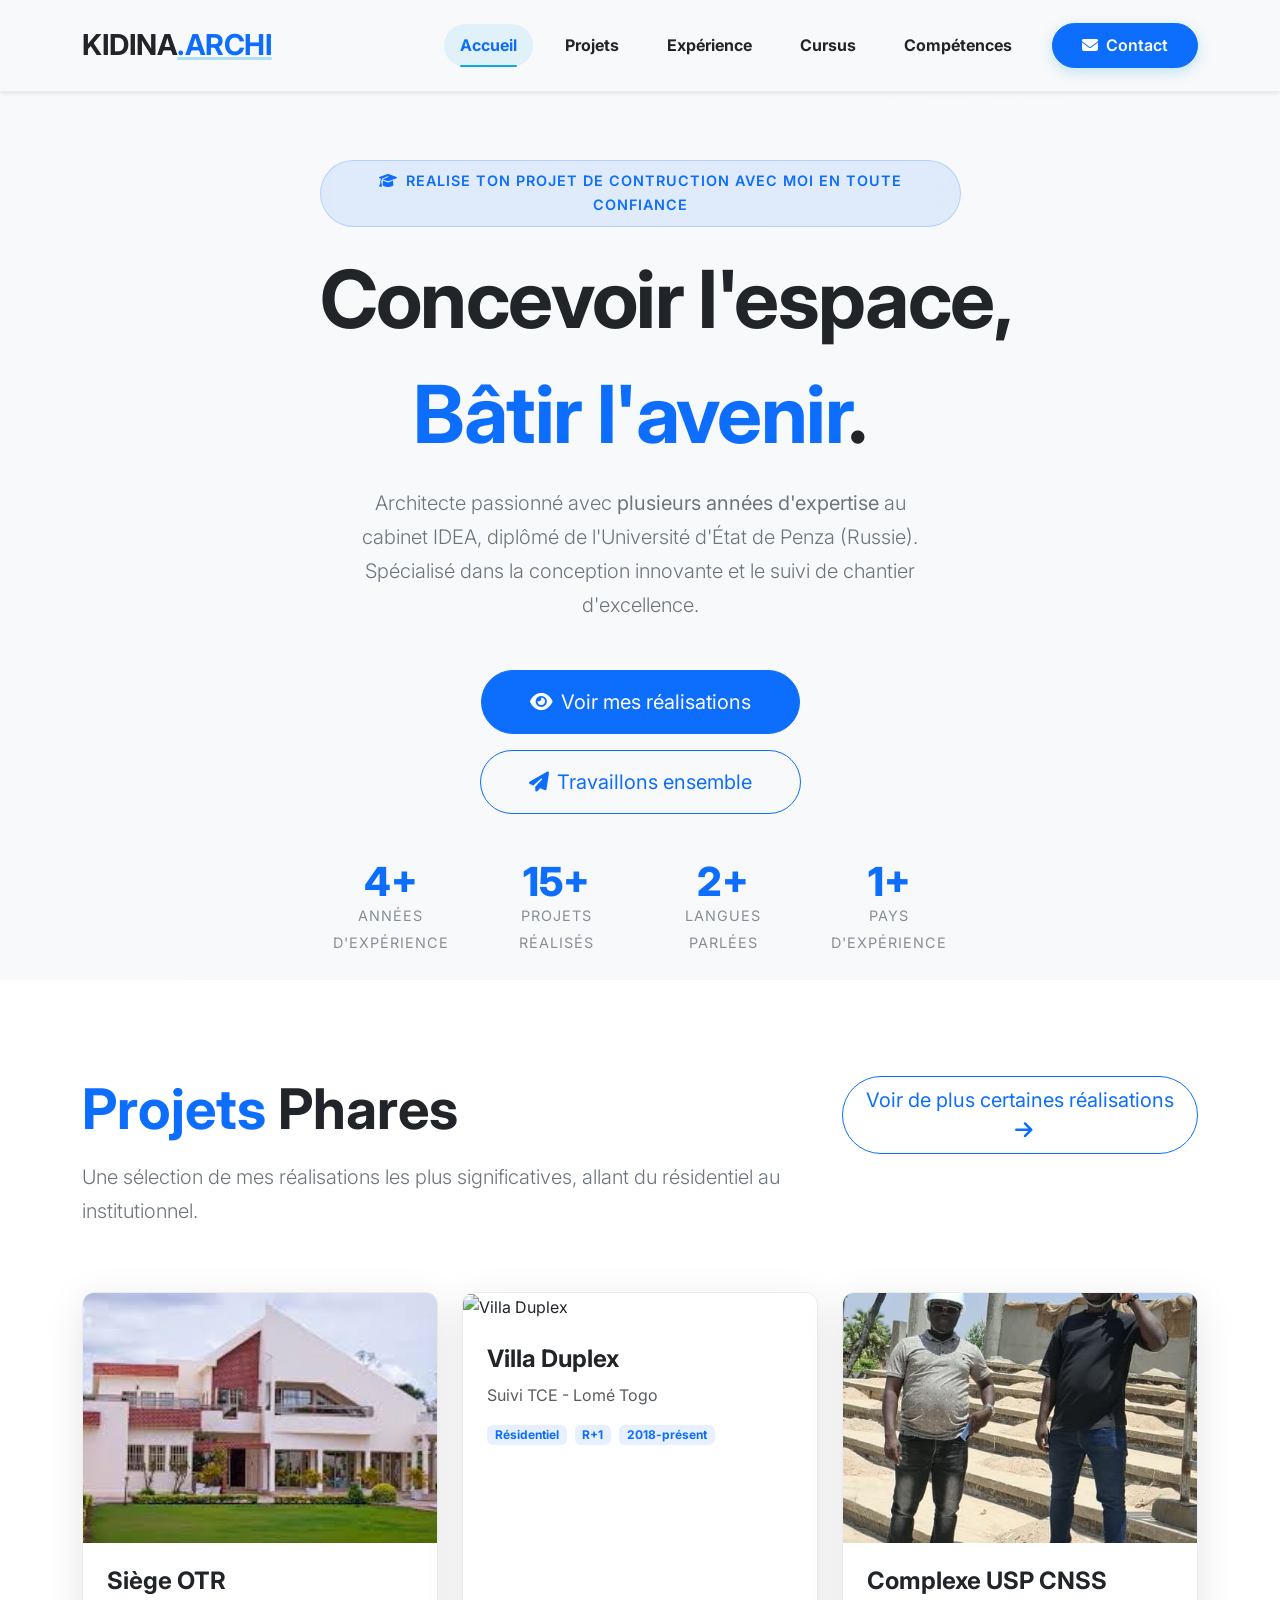
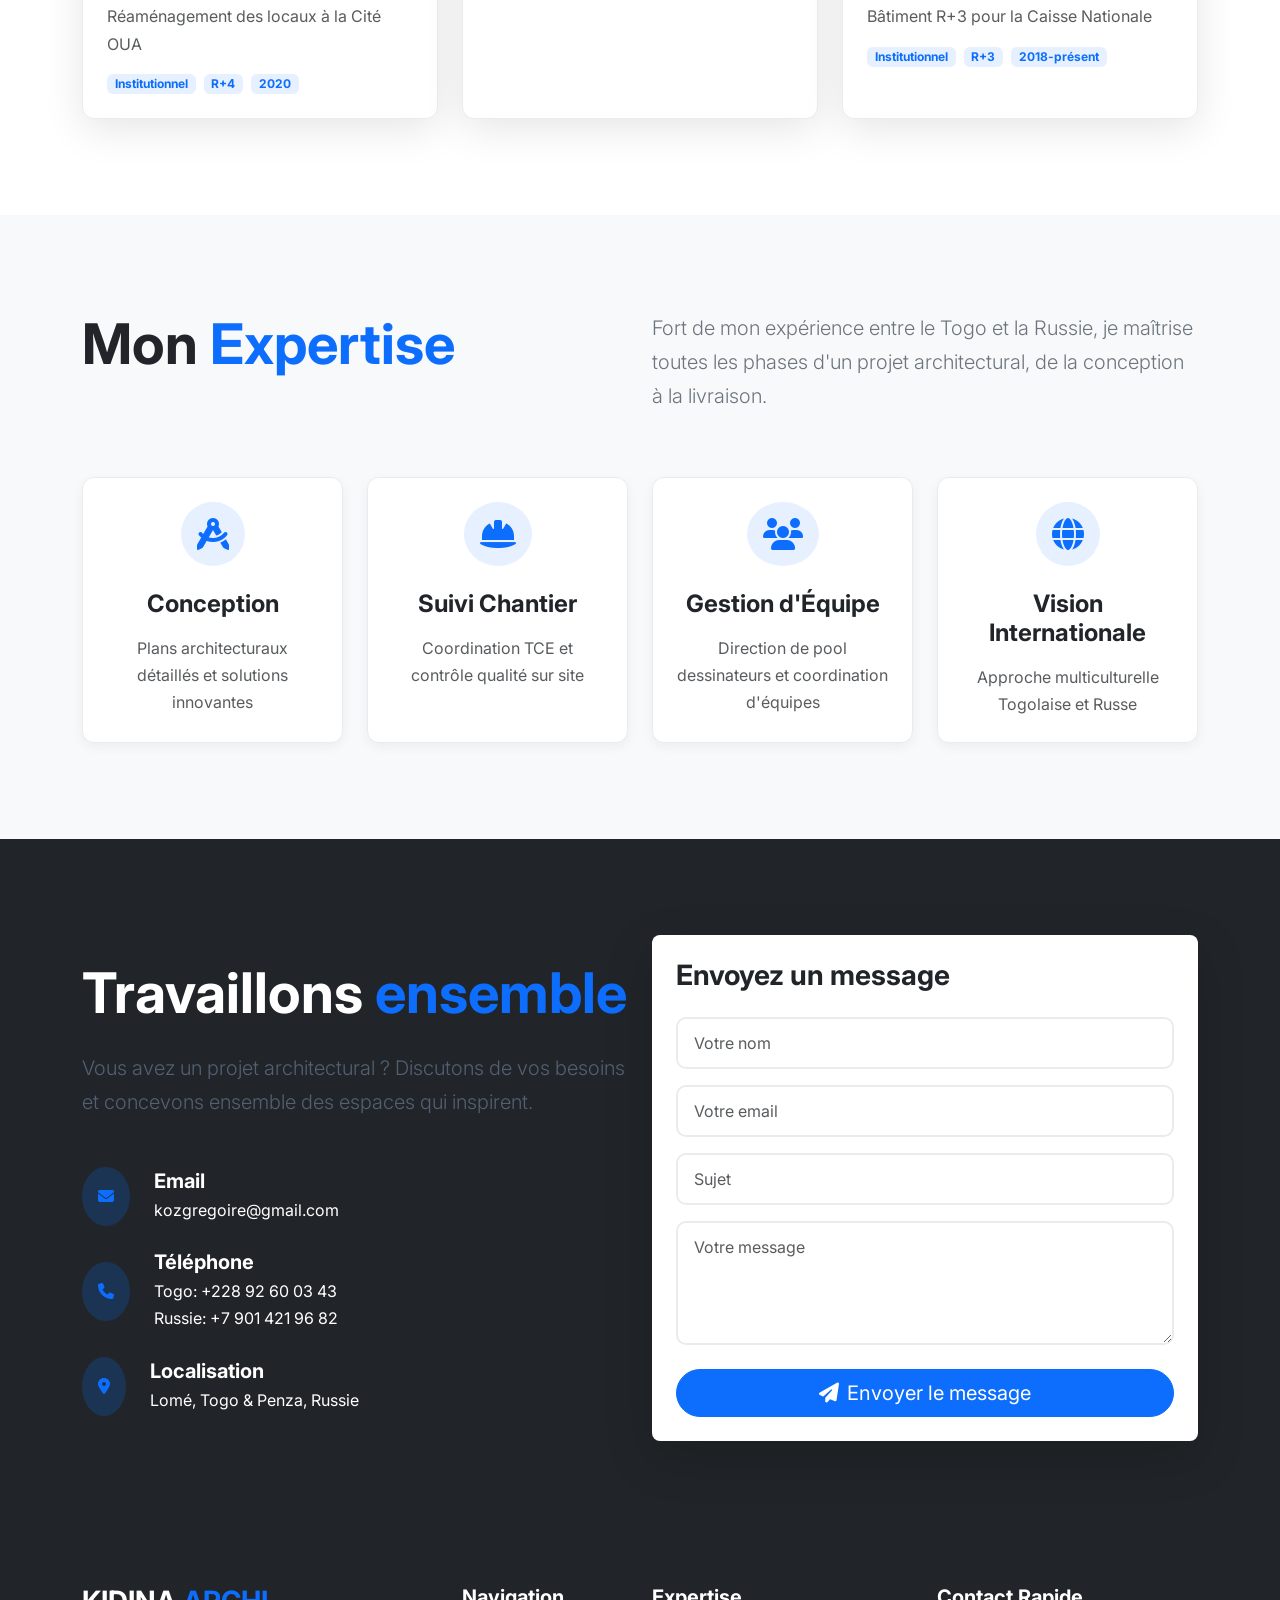
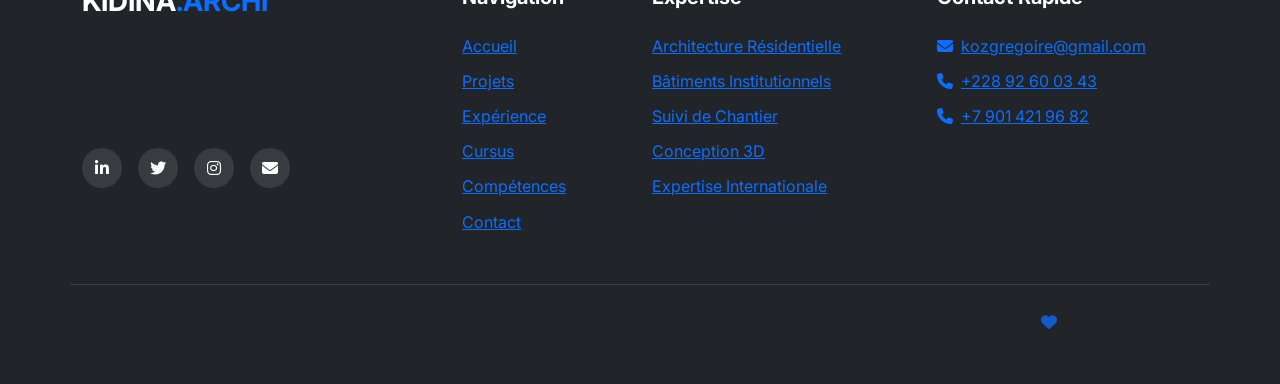
==== commit 7483f963: "Ajout, modification et quelques corrections" ====
--- a/index.html
+++ b/index.html
@@ -352,26 +352,26 @@
                     <div class="row text-center mt-5 reveal">
                         <div class="col-6 col-md-3 mb-4">
                             <div class="stat-item">
-                                <span class="stat-number">6+</span>
+                                <span class="stat-number">4+</span>
                                 <span class="stat-label">Années d'expérience</span>
                             </div>
                         </div>
                         <div class="col-6 col-md-3 mb-4">
                             <div class="stat-item">
-                                <span class="stat-number">30+</span>
+                                <span class="stat-number">15+</span>
                                 <span class="stat-label">Projets réalisés</span>
                             </div>
                         </div>
                         <div class="col-6 col-md-3 mb-4">
                             <div class="stat-item">
-                                <span class="stat-number">5</span>
+                                <span class="stat-number">2+</span>
                                 <span class="stat-label">Langues parlées</span>
                             </div>
                         </div>
                         <div class="col-6 col-md-3 mb-4">
                             <div class="stat-item">
-                                <span class="stat-number">2</span>
-                                <span class="stat-label">Pays d'expertise</span>
+                                <span class="stat-number">1+</span>
+                                <span class="stat-label">Pays d'expérience</span>
                             </div>
                         </div>
                     </div>
@@ -545,8 +545,8 @@
                             </div>
                             <div>
                                 <h5 class="fw-bold mb-1">Email</h5>
-                                <a href="mailto:delsgbenos@gmail.com" class="text-white text-decoration-none">
-                                    delsgbenos@gmail.com
+                                <a href="mailto:kozgregoire@gmail.com" class="text-white text-decoration-none">
+                                   kozgregoire@gmail.com
                                 </a>
                             </div>
                         </div>
@@ -621,7 +621,7 @@
                         <a href="#" class="social-link">
                             <i class="fab fa-instagram"></i>
                         </a>
-                        <a href="mailto:delsgbenos@gmail.com" class="social-link">
+                        <a href="mailto:kozgregoire@gmail.com" class="social-link">
                             <i class="fas fa-envelope"></i>
                         </a>
                     </div>
@@ -653,8 +653,8 @@
                 <div class="col-lg-3">
                     <h5 class="fw-bold mb-4" style="color: white;">Contact Rapide</h5>
                     <div>
-                        <a href="mailto:delsgbenos@gmail.com" class="d-block mb-2">
-                            <i class="fas fa-envelope me-2"></i>delsgbenos@gmail.com
+                        <a href="mailto:kozgregoire@gmail.com" class="d-block mb-2">
+                            <i class="fas fa-envelope me-2"></i>kozgregoire@gmail.com
                         </a>
                         <a href="tel:+22892600343" class="d-block mb-2">
                             <i class="fas fa-phone me-2"></i>+228 92 60 03 43
